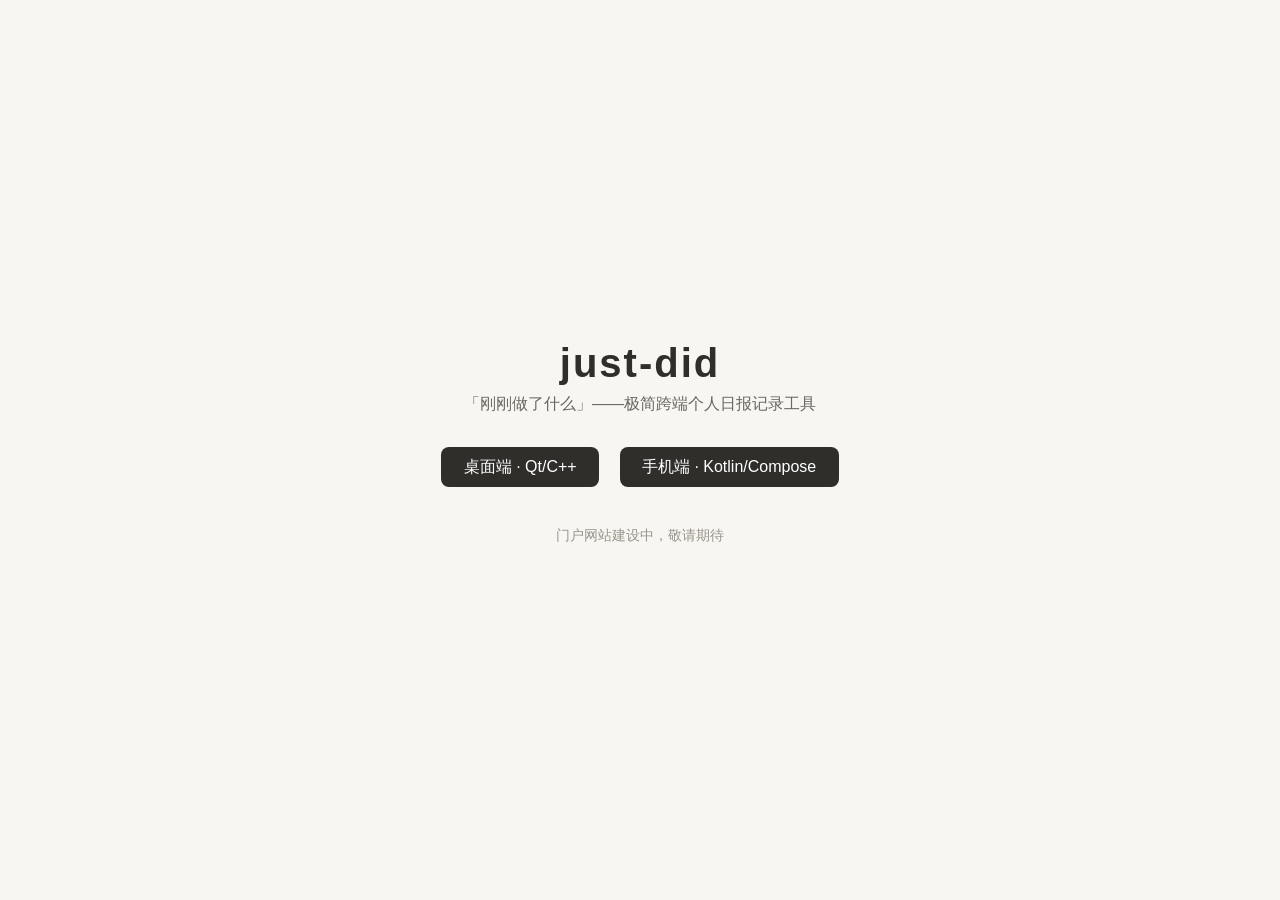
==== index.html @ 39a8a552 "Initial commit: portal placeholder page" ====
<!DOCTYPE html>
<html lang="zh-CN">
<head>
  <meta charset="UTF-8">
  <meta name="viewport" content="width=device-width, initial-scale=1.0">
  <title>just-did · 刚刚做了什么</title>
  <style>
    :root { color-scheme: light dark; }
    body {
      margin: 0;
      min-height: 100vh;
      display: flex;
      align-items: center;
      justify-content: center;
      font-family: "Segoe UI", "PingFang SC", "Microsoft YaHei", sans-serif;
      background: #f7f6f3;
      color: #2f2e2b;
    }
    main { text-align: center; padding: 2rem; }
    h1 { font-size: 2.5rem; margin: 0 0 .5rem; letter-spacing: .05em; }
    p.tagline { color: #6b675f; margin: 0 0 2rem; }
    nav a {
      display: inline-block;
      margin: 0 .5rem;
      padding: .6rem 1.4rem;
      border-radius: 8px;
      background: #2f2e2b;
      color: #fff;
      text-decoration: none;
    }
    nav a:hover { opacity: .85; }
    .note { margin-top: 2.5rem; font-size: .85rem; color: #9a958a; }
    @media (prefers-color-scheme: dark) {
      body { background: #1c1b19; color: #e8e6e1; }
      p.tagline { color: #a8a49b; }
      nav a { background: #e8e6e1; color: #1c1b19; }
    }
  </style>
</head>
<body>
  <main>
    <h1>just-did</h1>
    <p class="tagline">「刚刚做了什么」——极简跨端个人日报记录工具</p>
    <nav>
      <a href="https://github.com/just-did/just-did-desktop">桌面端 · Qt/C++</a>
      <a href="https://github.com/just-did/just-did-app">手机端 · Kotlin/Compose</a>
    </nav>
    <p class="note">门户网站建设中，敬请期待</p>
  </main>
</body>
</html>
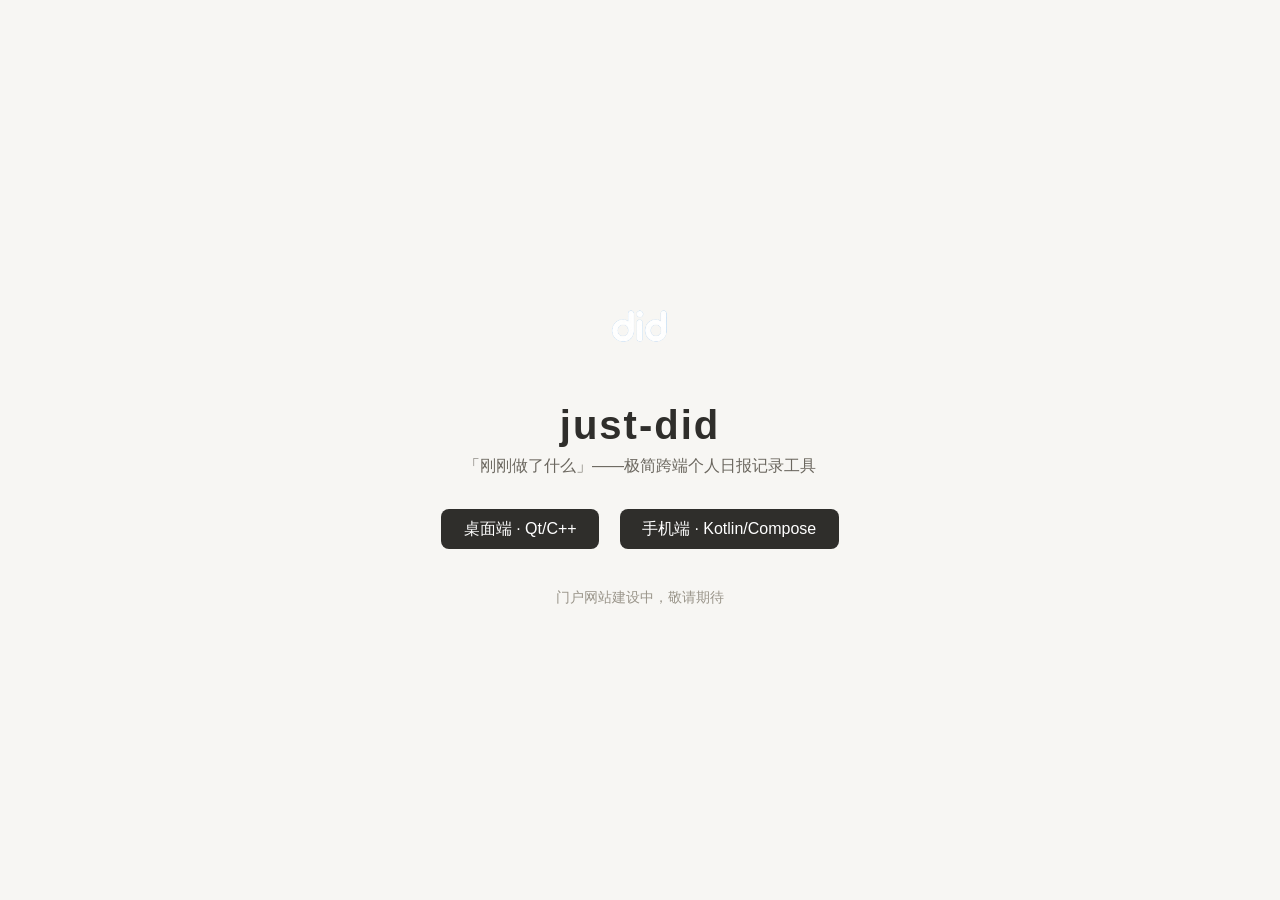
==== commit 0d7e5b4e: "Add project icon as favicon and logo" ====
--- a/index.html
+++ b/index.html
@@ -4,6 +4,7 @@
   <meta charset="UTF-8">
   <meta name="viewport" content="width=device-width, initial-scale=1.0">
   <title>just-did · 刚刚做了什么</title>
+  <link rel="icon" type="image/png" href="assets/did.png">
   <style>
     :root { color-scheme: light dark; }
     body {
@@ -17,6 +18,7 @@
       color: #2f2e2b;
     }
     main { text-align: center; padding: 2rem; }
+    .logo { width: 96px; height: 96px; border-radius: 24px; margin-bottom: 1.5rem; }
     h1 { font-size: 2.5rem; margin: 0 0 .5rem; letter-spacing: .05em; }
     p.tagline { color: #6b675f; margin: 0 0 2rem; }
     nav a {
@@ -39,6 +41,7 @@
 </head>
 <body>
   <main>
+    <img class="logo" src="assets/did.png" alt="just-did logo">
     <h1>just-did</h1>
     <p class="tagline">「刚刚做了什么」——极简跨端个人日报记录工具</p>
     <nav>
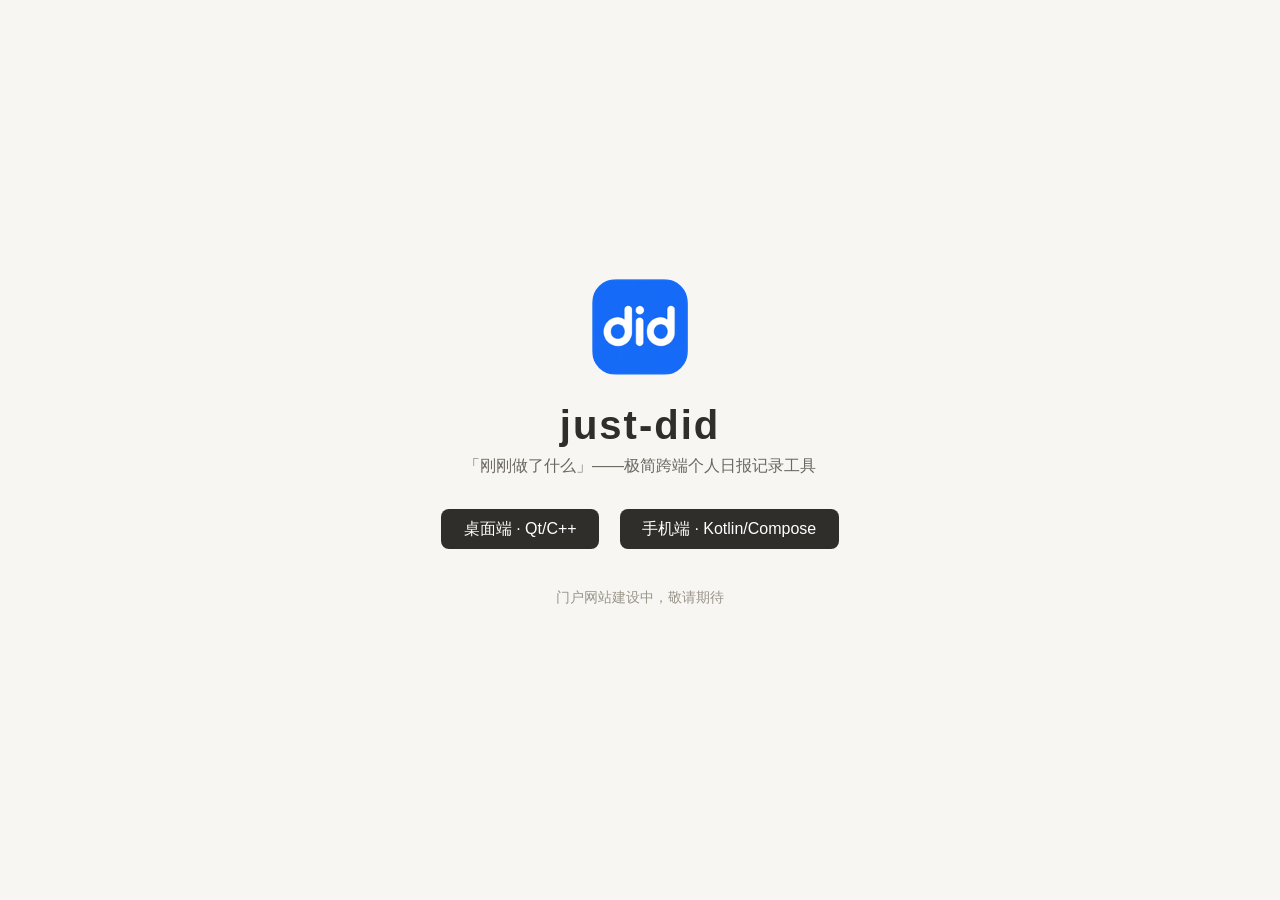
==== commit 11acff18: "Use multi-size icons, remove oversized did.png" ====
--- a/index.html
+++ b/index.html
@@ -4,7 +4,9 @@
   <meta charset="UTF-8">
   <meta name="viewport" content="width=device-width, initial-scale=1.0">
   <title>just-did · 刚刚做了什么</title>
-  <link rel="icon" type="image/png" href="assets/did.png">
+  <link rel="icon" type="image/png" sizes="16x16" href="assets/icons/16x16.png">
+  <link rel="icon" type="image/png" sizes="32x32" href="assets/icons/32x32.png">
+  <link rel="icon" type="image/png" sizes="48x48" href="assets/icons/48x48.png">
   <style>
     :root { color-scheme: light dark; }
     body {
@@ -41,7 +43,7 @@
 </head>
 <body>
   <main>
-    <img class="logo" src="assets/did.png" alt="just-did logo">
+    <img class="logo" src="assets/icons/128x128.png" alt="just-did logo">
     <h1>just-did</h1>
     <p class="tagline">「刚刚做了什么」——极简跨端个人日报记录工具</p>
     <nav>
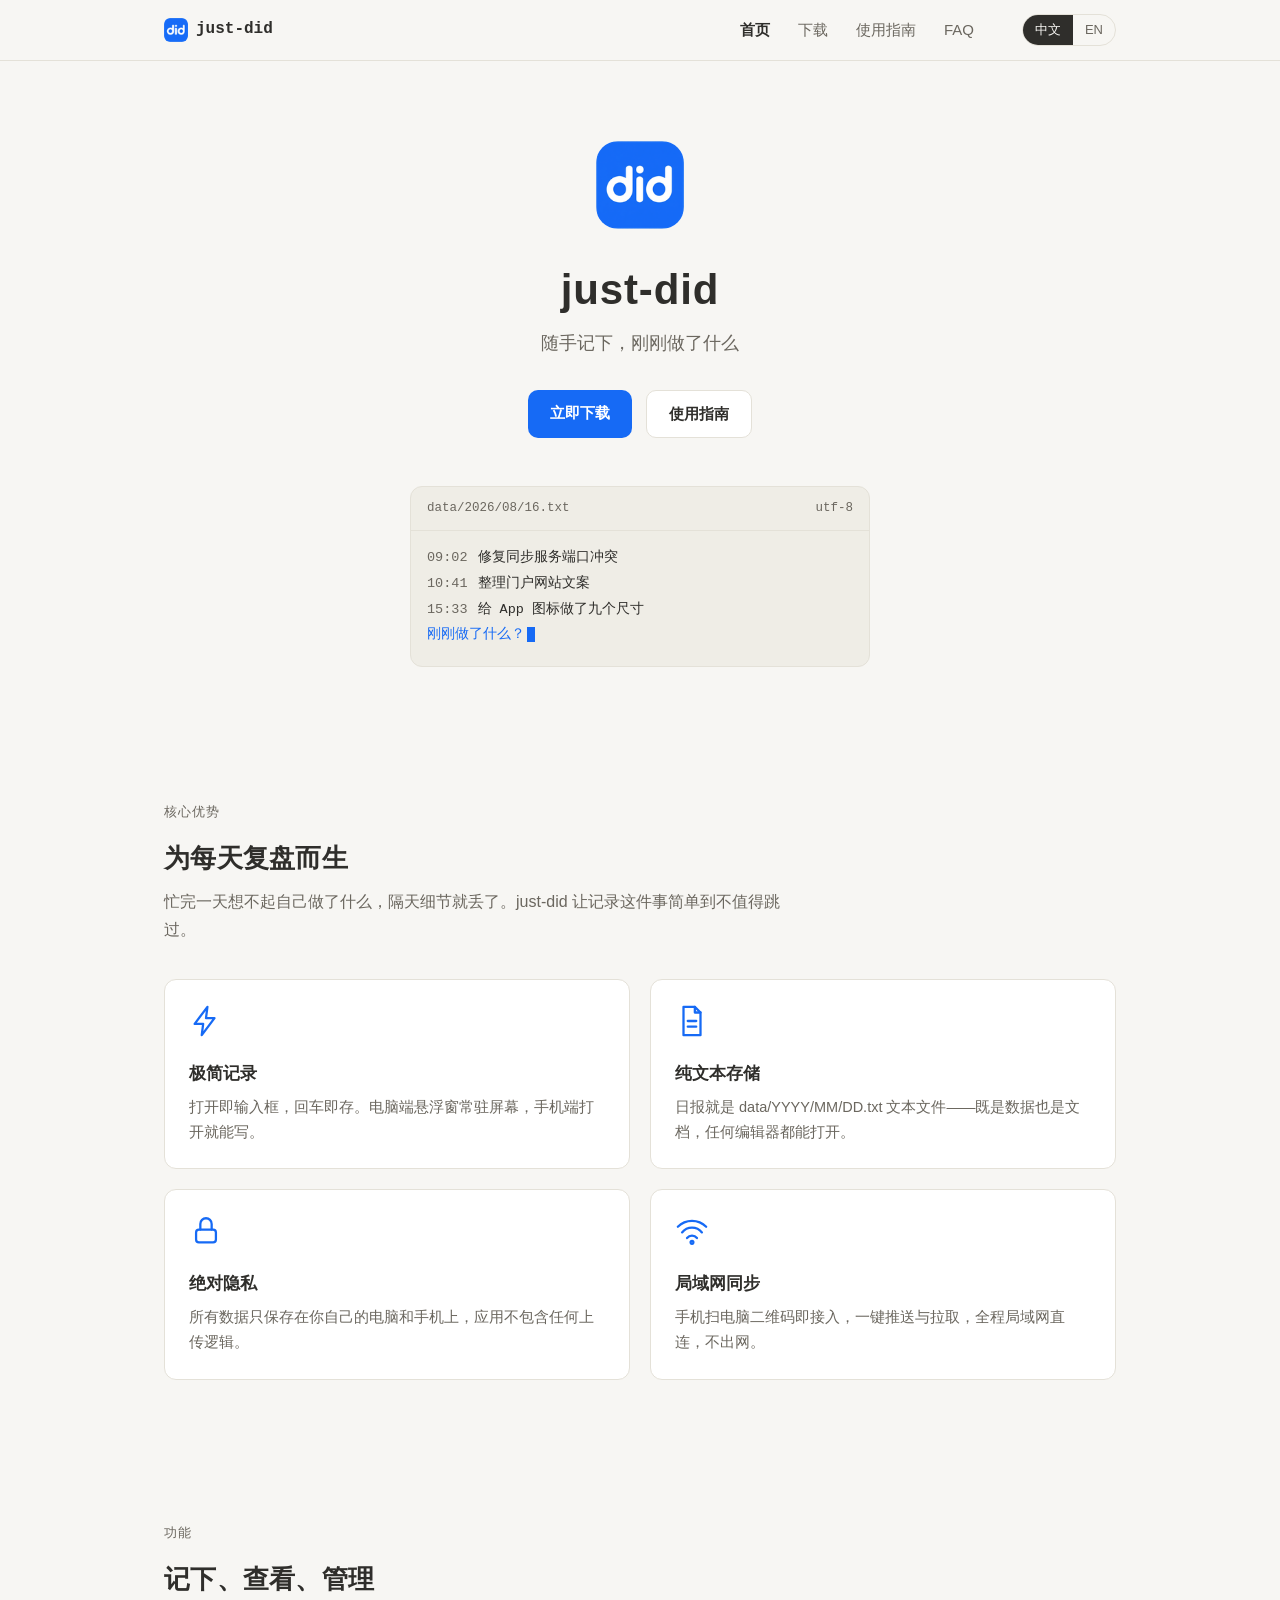
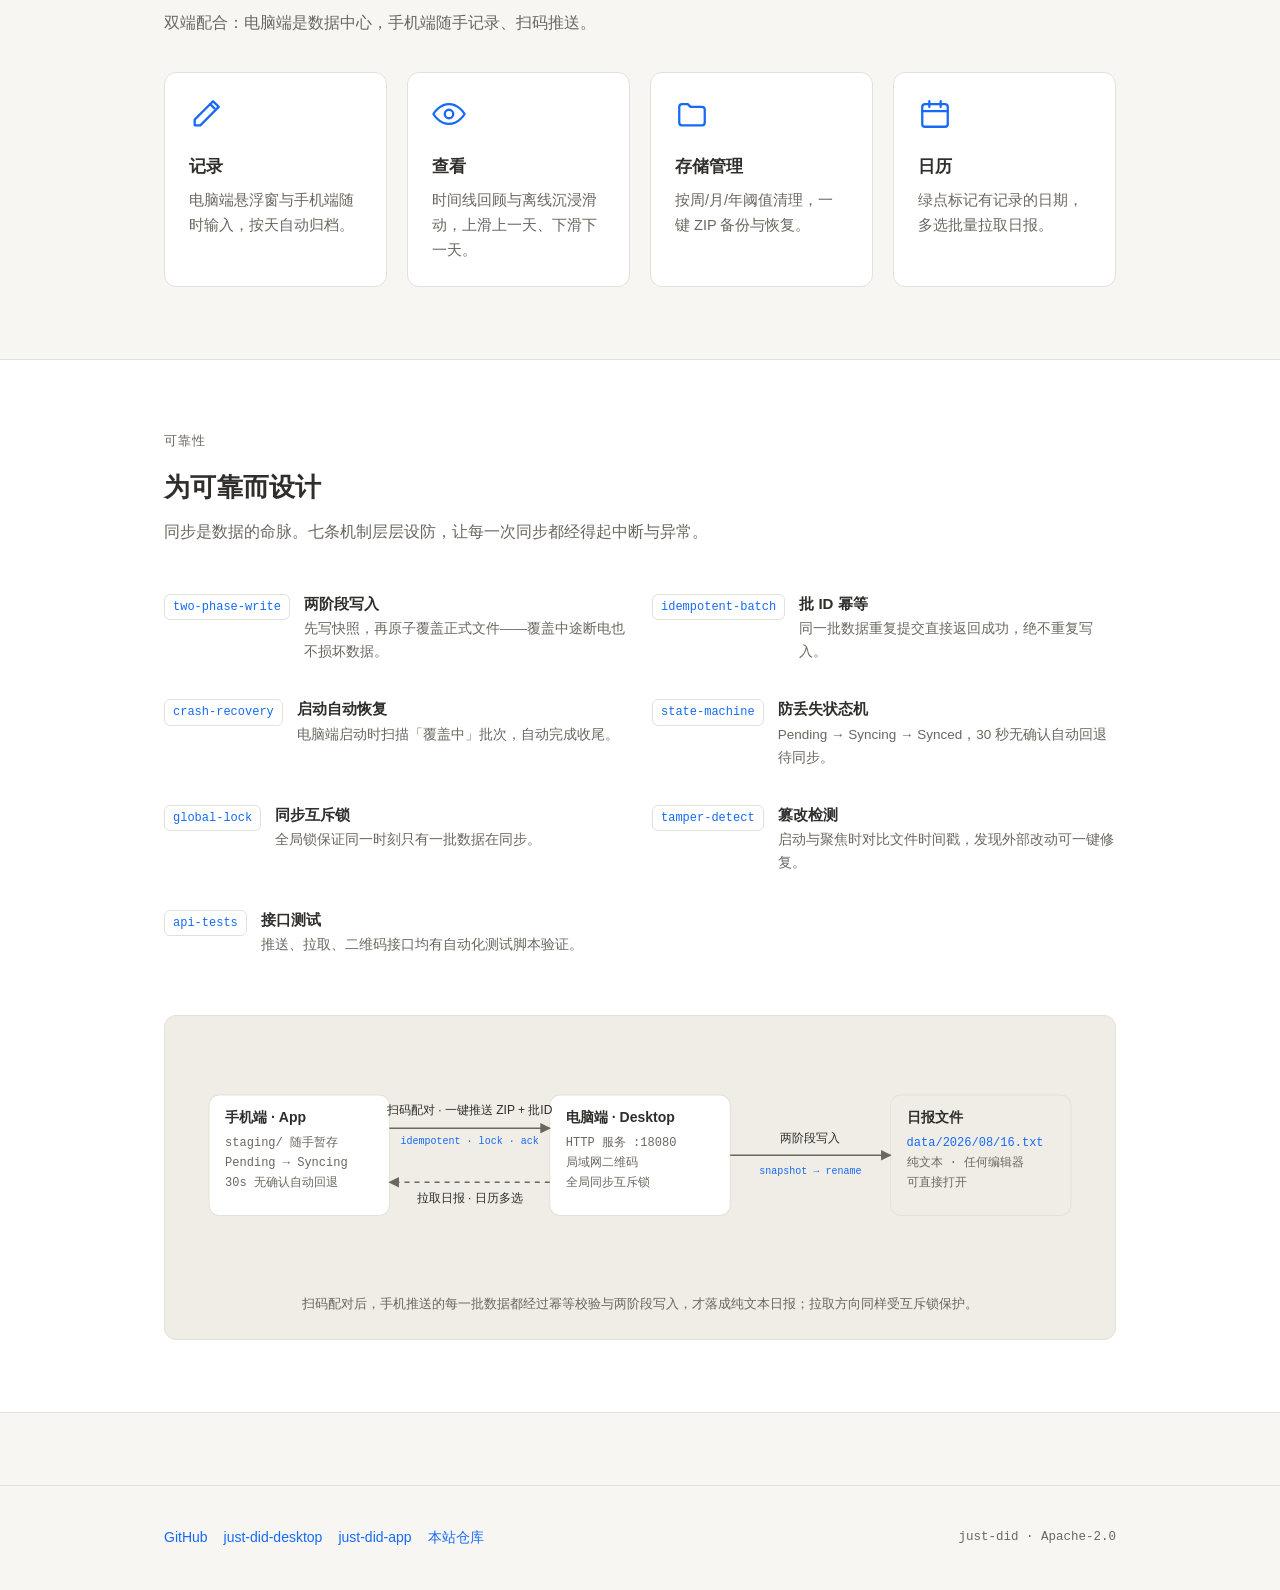
==== commit d9480acc: "Build portal: four bilingual pages with reliability showcase" ====
--- a/index.html
+++ b/index.html
@@ -7,50 +7,203 @@
   <link rel="icon" type="image/png" sizes="16x16" href="assets/icons/16x16.png">
   <link rel="icon" type="image/png" sizes="32x32" href="assets/icons/32x32.png">
   <link rel="icon" type="image/png" sizes="48x48" href="assets/icons/48x48.png">
-  <style>
-    :root { color-scheme: light dark; }
-    body {
-      margin: 0;
-      min-height: 100vh;
-      display: flex;
-      align-items: center;
-      justify-content: center;
-      font-family: "Segoe UI", "PingFang SC", "Microsoft YaHei", sans-serif;
-      background: #f7f6f3;
-      color: #2f2e2b;
-    }
-    main { text-align: center; padding: 2rem; }
-    .logo { width: 96px; height: 96px; border-radius: 24px; margin-bottom: 1.5rem; }
-    h1 { font-size: 2.5rem; margin: 0 0 .5rem; letter-spacing: .05em; }
-    p.tagline { color: #6b675f; margin: 0 0 2rem; }
-    nav a {
-      display: inline-block;
-      margin: 0 .5rem;
-      padding: .6rem 1.4rem;
-      border-radius: 8px;
-      background: #2f2e2b;
-      color: #fff;
-      text-decoration: none;
-    }
-    nav a:hover { opacity: .85; }
-    .note { margin-top: 2.5rem; font-size: .85rem; color: #9a958a; }
-    @media (prefers-color-scheme: dark) {
-      body { background: #1c1b19; color: #e8e6e1; }
-      p.tagline { color: #a8a49b; }
-      nav a { background: #e8e6e1; color: #1c1b19; }
-    }
-  </style>
+  <link rel="stylesheet" href="assets/css/style.css">
+  <script src="assets/js/i18n.js" defer></script>
 </head>
 <body>
-  <main>
-    <img class="logo" src="assets/icons/128x128.png" alt="just-did logo">
-    <h1>just-did</h1>
-    <p class="tagline">「刚刚做了什么」——极简跨端个人日报记录工具</p>
-    <nav>
-      <a href="https://github.com/just-did/just-did-desktop">桌面端 · Qt/C++</a>
-      <a href="https://github.com/just-did/just-did-app">手机端 · Kotlin/Compose</a>
+
+<!-- nav -->
+<header class="nav">
+  <div class="container nav-inner">
+    <a class="nav-logo" href="index.html"><img src="assets/icons/32x32.png" alt="just-did">just-did</a>
+    <nav class="nav-links" id="nav-links">
+      <a href="index.html" aria-current="page" data-zh="首页" data-en="Home"></a>
+      <a href="download.html" data-zh="下载" data-en="Download"></a>
+      <a href="guide.html" data-zh="使用指南" data-en="Guide"></a>
+      <a href="faq.html" data-zh="FAQ" data-en="FAQ"></a>
     </nav>
-    <p class="note">门户网站建设中，敬请期待</p>
-  </main>
+    <div class="lang-switch">
+      <button type="button" data-lang-btn="zh">中文</button>
+      <button type="button" data-lang-btn="en">EN</button>
+    </div>
+    <button type="button" class="nav-toggle" id="nav-toggle" aria-label="menu">☰</button>
+  </div>
+</header>
+<!-- /nav -->
+
+<main>
+  <section class="hero container">
+    <img class="hero-logo" src="assets/icons/128x128.png" alt="just-did logo">
+    <h1 class="hero-title">just-did</h1>
+    <p class="hero-tagline" data-zh="随手记下，刚刚做了什么" data-en="Record in seconds. Your data never leaves your devices."></p>
+    <div class="hero-cta">
+      <a class="btn btn-primary" href="download.html" data-zh="立即下载" data-en="Download"></a>
+      <a class="btn btn-ghost" href="guide.html" data-zh="使用指南" data-en="Quick start"></a>
+    </div>
+    <div class="txt-card">
+      <div class="txt-card-head"><span>data/2026/08/16.txt</span><span>utf-8</span></div>
+      <div class="txt-card-body">
+        <div><span class="time">09:02</span><span data-zh="修复同步服务端口冲突" data-en="Fixed the sync port conflict"></span></div>
+        <div><span class="time">10:41</span><span data-zh="整理门户网站文案" data-en="Drafted the portal site copy"></span></div>
+        <div><span class="time">15:33</span><span data-zh="给 App 图标做了九个尺寸" data-en="Rendered the app icon in nine sizes"></span></div>
+        <div class="prompt"><span data-zh="刚刚做了什么？" data-en="What did you just do?"></span><span class="cursor"></span></div>
+      </div>
+    </div>
+  </section>
+
+  <section class="section">
+    <div class="container">
+      <p class="eyebrow" data-zh="核心优势" data-en="Why just-did"></p>
+      <h2 class="section-title" data-zh="为每天复盘而生" data-en="Built for your daily review"></h2>
+      <p class="section-lead" data-zh="忙完一天想不起自己做了什么，隔天细节就丢了。just-did 让记录这件事简单到不值得跳过。" data-en="After a busy day it is hard to recall what you actually did — and by tomorrow the details are gone. just-did makes recording so easy it is never worth skipping."></p>
+      <div class="grid-2">
+        <div class="card">
+          <svg class="card-icon" viewBox="0 0 24 24" fill="none" stroke="currentColor" stroke-width="1.6" stroke-linecap="round" stroke-linejoin="round" aria-hidden="true"><path d="M13 2 4 14h6l-1 8 9-12h-6l1-8z"/></svg>
+          <div class="card-title" data-zh="极简记录" data-en="Minimal recording"></div>
+          <p class="card-text" data-zh="打开即输入框，回车即存。电脑端悬浮窗常驻屏幕，手机端打开就能写。" data-en="Open and type, hit Enter and it is saved. A floating window on desktop, an input box on your phone."></p>
+        </div>
+        <div class="card">
+          <svg class="card-icon" viewBox="0 0 24 24" fill="none" stroke="currentColor" stroke-width="1.6" stroke-linecap="round" stroke-linejoin="round" aria-hidden="true"><path d="M6 2h8l4 4v16H6z"/><path d="M14 2v4h4"/><path d="M9 12h6M9 16h6"/></svg>
+          <div class="card-title" data-zh="纯文本存储" data-en="Plain-text storage"></div>
+          <p class="card-text" data-zh="日报就是 data/YYYY/MM/DD.txt 文本文件——既是数据也是文档，任何编辑器都能打开。" data-en="Each day is one data/YYYY/MM/DD.txt file — data and document at once, openable anywhere."></p>
+        </div>
+        <div class="card">
+          <svg class="card-icon" viewBox="0 0 24 24" fill="none" stroke="currentColor" stroke-width="1.6" stroke-linecap="round" stroke-linejoin="round" aria-hidden="true"><rect x="5" y="11" width="14" height="9" rx="2"/><path d="M8 11V7a4 4 0 0 1 8 0v4"/></svg>
+          <div class="card-title" data-zh="绝对隐私" data-en="Absolute privacy"></div>
+          <p class="card-text" data-zh="所有数据只保存在你自己的电脑和手机上，应用不包含任何上传逻辑。" data-en="All data stays on your own devices. The apps contain no upload logic whatsoever."></p>
+        </div>
+        <div class="card">
+          <svg class="card-icon" viewBox="0 0 24 24" fill="none" stroke="currentColor" stroke-width="1.6" stroke-linecap="round" stroke-linejoin="round" aria-hidden="true"><path d="M2 9a14 14 0 0 1 20 0"/><path d="M5 13a9 9 0 0 1 14 0"/><path d="M8.5 17a4.5 4.5 0 0 1 7 0"/><circle cx="12" cy="20" r="1"/></svg>
+          <div class="card-title" data-zh="局域网同步" data-en="LAN sync"></div>
+          <p class="card-text" data-zh="手机扫电脑二维码即接入，一键推送与拉取，全程局域网直连，不出网。" data-en="Scan the QR code on your desktop to connect. Push and fetch over your local network — nothing goes out."></p>
+        </div>
+      </div>
+    </div>
+  </section>
+
+  <section class="section">
+    <div class="container">
+      <p class="eyebrow" data-zh="功能" data-en="Features"></p>
+      <h2 class="section-title" data-zh="记下、查看、管理" data-en="Record, review, manage"></h2>
+      <p class="section-lead" data-zh="双端配合：电脑端是数据中心，手机端随手记录、扫码推送。" data-en="Two clients, one workflow: the desktop is your data hub, the phone captures on the go."></p>
+      <div class="grid-4">
+        <div class="card">
+          <svg class="card-icon" viewBox="0 0 24 24" fill="none" stroke="currentColor" stroke-width="1.6" stroke-linecap="round" stroke-linejoin="round" aria-hidden="true"><path d="M17 3l4 4L8 20H4v-4L17 3z"/><path d="M15 5l3 3"/></svg>
+          <div class="card-title" data-zh="记录" data-en="Record"></div>
+          <p class="card-text" data-zh="电脑端悬浮窗与手机端随时输入，按天自动归档。" data-en="Capture from the floating window or your phone, filed by day automatically."></p>
+        </div>
+        <div class="card">
+          <svg class="card-icon" viewBox="0 0 24 24" fill="none" stroke="currentColor" stroke-width="1.6" stroke-linecap="round" stroke-linejoin="round" aria-hidden="true"><path d="M1 12s4-7 11-7 11 7 11 7-4 7-11 7S1 12 1 12z"/><circle cx="12" cy="12" r="3"/></svg>
+          <div class="card-title" data-zh="查看" data-en="Review"></div>
+          <p class="card-text" data-zh="时间线回顾与离线沉浸滑动，上滑上一天、下滑下一天。" data-en="Timeline review with immersive swipe — up for yesterday, down for tomorrow."></p>
+        </div>
+        <div class="card">
+          <svg class="card-icon" viewBox="0 0 24 24" fill="none" stroke="currentColor" stroke-width="1.6" stroke-linecap="round" stroke-linejoin="round" aria-hidden="true"><path d="M3 7a2 2 0 0 1 2-2h4l2 2h8a2 2 0 0 1 2 2v9a2 2 0 0 1-2 2H5a2 2 0 0 1-2-2V7z"/></svg>
+          <div class="card-title" data-zh="存储管理" data-en="Manage storage"></div>
+          <p class="card-text" data-zh="按周/月/年阈值清理，一键 ZIP 备份与恢复。" data-en="Clean by week, month or year thresholds; back up and restore as ZIP."></p>
+        </div>
+        <div class="card">
+          <svg class="card-icon" viewBox="0 0 24 24" fill="none" stroke="currentColor" stroke-width="1.6" stroke-linecap="round" stroke-linejoin="round" aria-hidden="true"><rect x="3" y="5" width="18" height="16" rx="2"/><path d="M3 10h18M8 3v4M16 3v4"/></svg>
+          <div class="card-title" data-zh="日历" data-en="Calendar"></div>
+          <p class="card-text" data-zh="绿点标记有记录的日期，多选批量拉取日报。" data-en="Green dots mark days with entries; multi-select dates to fetch reports."></p>
+        </div>
+      </div>
+    </div>
+  </section>
+
+  <section class="section reliability">
+    <div class="container">
+      <p class="eyebrow" data-zh="可靠性" data-en="Reliability"></p>
+      <h2 class="section-title" data-zh="为可靠而设计" data-en="Designed for reliability"></h2>
+      <p class="section-lead" data-zh="同步是数据的命脉。七条机制层层设防，让每一次同步都经得起中断与异常。" data-en="Sync is where data lives or dies. Seven mechanisms guard every batch against interruption and failure."></p>
+
+      <div class="mech-list">
+        <div class="mech">
+          <span class="mech-tag">two-phase-write</span>
+          <div><div class="mech-name" data-zh="两阶段写入" data-en="Two-phase write"></div><div class="mech-desc" data-zh="先写快照，再原子覆盖正式文件——覆盖中途断电也不损坏数据。" data-en="Snapshot first, then atomic replace — a power cut mid-write cannot corrupt the file."></div></div>
+        </div>
+        <div class="mech">
+          <span class="mech-tag">idempotent-batch</span>
+          <div><div class="mech-name" data-zh="批 ID 幂等" data-en="Idempotent batch ID"></div><div class="mech-desc" data-zh="同一批数据重复提交直接返回成功，绝不重复写入。" data-en="Resubmitting the same batch returns success without writing twice."></div></div>
+        </div>
+        <div class="mech">
+          <span class="mech-tag">crash-recovery</span>
+          <div><div class="mech-name" data-zh="启动自动恢复" data-en="Crash recovery"></div><div class="mech-desc" data-zh="电脑端启动时扫描「覆盖中」批次，自动完成收尾。" data-en="On startup the desktop scans mid-write batches and finishes them."></div></div>
+        </div>
+        <div class="mech">
+          <span class="mech-tag">state-machine</span>
+          <div><div class="mech-name" data-zh="防丢失状态机" data-en="Loss-proof state machine"></div><div class="mech-desc" data-zh="Pending → Syncing → Synced，30 秒无确认自动回退待同步。" data-en="Pending → Syncing → Synced; no ack in 30 s and the batch rolls back to pending."></div></div>
+        </div>
+        <div class="mech">
+          <span class="mech-tag">global-lock</span>
+          <div><div class="mech-name" data-zh="同步互斥锁" data-en="Global sync lock"></div><div class="mech-desc" data-zh="全局锁保证同一时刻只有一批数据在同步。" data-en="A global lock keeps exactly one batch in flight at any moment."></div></div>
+        </div>
+        <div class="mech">
+          <span class="mech-tag">tamper-detect</span>
+          <div><div class="mech-name" data-zh="篡改检测" data-en="Tamper detection"></div><div class="mech-desc" data-zh="启动与聚焦时对比文件时间戳，发现外部改动可一键修复。" data-en="File timestamps are checked on startup and focus; external edits can be repaired in one click."></div></div>
+        </div>
+        <div class="mech">
+          <span class="mech-tag">api-tests</span>
+          <div><div class="mech-name" data-zh="接口测试" data-en="API tests"></div><div class="mech-desc" data-zh="推送、拉取、二维码接口均有自动化测试脚本验证。" data-en="Submit, fetch and QR endpoints are covered by automated test scripts."></div></div>
+        </div>
+      </div>
+
+      <div class="flow-wrap">
+        <svg viewBox="0 0 900 240" role="img" aria-label="just-did sync data flow">
+          <defs>
+            <marker id="arrow" viewBox="0 0 10 10" refX="9" refY="5" markerWidth="7" markerHeight="7" orient="auto-start-reverse">
+              <path d="M0 0L10 5L0 10z" fill="var(--muted)"/>
+            </marker>
+          </defs>
+
+          <rect x="20" y="55" width="180" height="120" rx="10" fill="var(--surface)" stroke="var(--line)"/>
+          <text x="36" y="82" font-family="var(--font-body)" font-size="14" font-weight="600" fill="var(--fg)">手机端 · App</text>
+          <text x="36" y="106" font-family="var(--font-mono)" font-size="12" fill="var(--muted)">staging/ 随手暂存</text>
+          <text x="36" y="126" font-family="var(--font-mono)" font-size="12" fill="var(--muted)">Pending → Syncing</text>
+          <text x="36" y="146" font-family="var(--font-mono)" font-size="12" fill="var(--muted)">30s 无确认自动回退</text>
+
+          <rect x="360" y="55" width="180" height="120" rx="10" fill="var(--surface)" stroke="var(--line)"/>
+          <text x="376" y="82" font-family="var(--font-body)" font-size="14" font-weight="600" fill="var(--fg)">电脑端 · Desktop</text>
+          <text x="376" y="106" font-family="var(--font-mono)" font-size="12" fill="var(--muted)">HTTP 服务 :18080</text>
+          <text x="376" y="126" font-family="var(--font-mono)" font-size="12" fill="var(--muted)">局域网二维码</text>
+          <text x="376" y="146" font-family="var(--font-mono)" font-size="12" fill="var(--muted)">全局同步互斥锁</text>
+
+          <rect x="700" y="55" width="180" height="120" rx="10" fill="var(--code-bg)" stroke="var(--line)"/>
+          <text x="716" y="82" font-family="var(--font-body)" font-size="14" font-weight="600" fill="var(--fg)">日报文件</text>
+          <text x="716" y="106" font-family="var(--font-mono)" font-size="12" fill="var(--brand)">data/2026/08/16.txt</text>
+          <text x="716" y="126" font-family="var(--font-mono)" font-size="12" fill="var(--muted)">纯文本 · 任何编辑器</text>
+          <text x="716" y="146" font-family="var(--font-mono)" font-size="12" fill="var(--muted)">可直接打开</text>
+
+          <line x1="200" y1="88" x2="360" y2="88" stroke="var(--muted)" stroke-width="1.5" marker-end="url(#arrow)"/>
+          <text x="280" y="74" text-anchor="middle" font-family="var(--font-body)" font-size="12" fill="var(--fg)">扫码配对 · 一键推送 ZIP + 批ID</text>
+          <text x="280" y="104" text-anchor="middle" font-family="var(--font-mono)" font-size="10" fill="var(--brand)">idempotent · lock · ack</text>
+
+          <line x1="360" y1="142" x2="200" y2="142" stroke="var(--muted)" stroke-width="1.5" stroke-dasharray="5 5" marker-end="url(#arrow)"/>
+          <text x="280" y="162" text-anchor="middle" font-family="var(--font-body)" font-size="12" fill="var(--fg)">拉取日报 · 日历多选</text>
+
+          <line x1="540" y1="115" x2="700" y2="115" stroke="var(--muted)" stroke-width="1.5" marker-end="url(#arrow)"/>
+          <text x="620" y="102" text-anchor="middle" font-family="var(--font-body)" font-size="12" fill="var(--fg)">两阶段写入</text>
+          <text x="620" y="134" text-anchor="middle" font-family="var(--font-mono)" font-size="10" fill="var(--brand)">snapshot → rename</text>
+        </svg>
+        <p class="flow-caption" data-zh="扫码配对后，手机推送的每一批数据都经过幂等校验与两阶段写入，才落成纯文本日报；拉取方向同样受互斥锁保护。" data-en="After scan-to-connect, every batch pushed from the phone passes idempotency checks and a two-phase write before it lands as a plain-text daily log; fetches are protected by the same global lock."></p>
+      </div>
+    </div>
+  </section>
+</main>
+
+<!-- footer -->
+<footer class="footer">
+  <div class="container footer-inner">
+    <div class="footer-links">
+      <a href="https://github.com/just-did">GitHub</a>
+      <a href="https://github.com/just-did/just-did-desktop">just-did-desktop</a>
+      <a href="https://github.com/just-did/just-did-app">just-did-app</a>
+      <a href="https://github.com/just-did/just-did.github.io" data-zh="本站仓库" data-en="This site"></a>
+    </div>
+    <div class="footer-copy">just-did · Apache-2.0</div>
+  </div>
+</footer>
+<!-- /footer -->
+
 </body>
 </html>
--- a/assets/css/style.css
+++ b/assets/css/style.css
@@ -0,0 +1,378 @@
+/* ============================================================
+   just-did portal — design tokens & base
+   Subject: plain-text daily log. 纸面质感 + 文件世界的等宽方言.
+   ============================================================ */
+
+:root {
+  /* light */
+  --bg: #F7F6F3;
+  --surface: #FFFFFF;
+  --code-bg: #EFEDE6;
+  --fg: #2F2E2B;
+  --muted: #6B675F;
+  --line: #E4E1D8;
+  --brand: #166AF5;
+  --on-brand: #FFFFFF;
+  --focus: #166AF5;
+
+  --font-body: "Segoe UI", "PingFang SC", "Microsoft YaHei", sans-serif;
+  --font-mono: Consolas, "SF Mono", "JetBrains Mono", Menlo, monospace;
+
+  --radius: 12px;
+  --container: 1000px;
+}
+
+@media (prefers-color-scheme: dark) {
+  :root {
+    --bg: #1C1B19;
+    --surface: #26241F;
+    --code-bg: #211F1C;
+    --fg: #E8E6E1;
+    --muted: #A8A49B;
+    --line: #38352E;
+    --brand: #5B93FF;
+    --on-brand: #14233F;
+    --focus: #5B93FF;
+  }
+}
+
+* { box-sizing: border-box; }
+
+html { scroll-behavior: smooth; }
+
+body {
+  margin: 0;
+  background: var(--bg);
+  color: var(--fg);
+  font-family: var(--font-body);
+  font-size: 16px;
+  line-height: 1.7;
+  -webkit-font-smoothing: antialiased;
+}
+
+h1, h2, h3, p { margin: 0; }
+
+a { color: var(--brand); text-decoration: none; }
+a:hover { text-decoration: underline; text-underline-offset: 3px; }
+
+:focus-visible {
+  outline: 2px solid var(--focus);
+  outline-offset: 2px;
+  border-radius: 4px;
+}
+
+.container { max-width: var(--container); margin: 0 auto; padding: 0 24px; }
+
+.mono { font-family: var(--font-mono); }
+
+/* ---------- nav ---------- */
+
+.nav {
+  position: sticky;
+  top: 0;
+  z-index: 10;
+  background: var(--bg);
+  border-bottom: 1px solid var(--line);
+}
+
+.nav-inner {
+  display: flex;
+  align-items: center;
+  gap: 28px;
+  height: 60px;
+}
+
+.nav-logo {
+  display: flex;
+  align-items: center;
+  gap: 8px;
+  font-family: var(--font-mono);
+  font-weight: 700;
+  font-size: 16px;
+  color: var(--fg);
+}
+.nav-logo:hover { text-decoration: none; }
+.nav-logo img { width: 24px; height: 24px; border-radius: 6px; }
+
+.nav-links { display: flex; gap: 4px; margin-left: auto; }
+
+.nav-links a {
+  display: inline-block;
+  padding: 6px 12px;
+  border-radius: 8px;
+  color: var(--muted);
+  font-size: 15px;
+}
+.nav-links a:hover { color: var(--fg); text-decoration: none; background: var(--surface); }
+.nav-links a[aria-current="page"] { color: var(--fg); font-weight: 600; }
+
+.lang-switch {
+  display: inline-flex;
+  border: 1px solid var(--line);
+  border-radius: 999px;
+  overflow: hidden;
+  margin-left: 8px;
+}
+.lang-switch button {
+  border: 0;
+  background: transparent;
+  color: var(--muted);
+  font: inherit;
+  font-size: 13px;
+  padding: 4px 12px;
+  cursor: pointer;
+}
+.lang-switch button.active { background: var(--fg); color: var(--bg); }
+
+.nav-toggle {
+  display: none;
+  border: 1px solid var(--line);
+  border-radius: 8px;
+  background: transparent;
+  color: var(--fg);
+  font-size: 18px;
+  line-height: 1;
+  padding: 6px 10px;
+  cursor: pointer;
+  margin-left: auto;
+}
+
+@media (max-width: 768px) {
+  .nav-links {
+    display: none;
+    position: absolute;
+    top: 60px;
+    left: 0;
+    right: 0;
+    flex-direction: column;
+    gap: 2px;
+    background: var(--bg);
+    border-bottom: 1px solid var(--line);
+    padding: 8px 24px 16px;
+    margin: 0;
+  }
+  .nav-links.open { display: flex; }
+  .nav-toggle { display: inline-block; }
+  .lang-switch { margin-left: auto; }
+}
+
+/* ---------- buttons ---------- */
+
+.btn {
+  display: inline-block;
+  padding: 10px 22px;
+  border-radius: 10px;
+  font-size: 15px;
+  font-weight: 600;
+  transition: transform 120ms ease;
+}
+.btn:hover { text-decoration: none; transform: translateY(-1px); }
+
+.btn-primary { background: var(--brand); color: var(--on-brand); }
+.btn-primary:hover { background: var(--brand); filter: brightness(1.06); }
+
+.btn-ghost { border: 1px solid var(--line); color: var(--fg); background: var(--surface); }
+
+/* ---------- sections ---------- */
+
+.section { padding: 72px 0; }
+.section-tight { padding: 40px 0; }
+
+.eyebrow {
+  font-family: var(--font-mono);
+  font-size: 12.5px;
+  letter-spacing: 0.08em;
+  text-transform: uppercase;
+  color: var(--muted);
+  margin-bottom: 12px;
+}
+
+.section-title { font-size: 26px; font-weight: 700; letter-spacing: 0.01em; margin-bottom: 8px; }
+.section-lead { color: var(--muted); max-width: 620px; margin-bottom: 36px; }
+
+/* ---------- hero ---------- */
+
+.hero { padding: 80px 0 64px; text-align: center; }
+
+.hero-logo { width: 88px; height: 88px; border-radius: 22px; margin-bottom: 28px; }
+
+.hero-title { font-size: 42px; font-weight: 700; letter-spacing: 0.02em; line-height: 1.2; }
+.hero-tagline { color: var(--muted); font-size: 18px; margin-top: 12px; }
+.hero-cta { margin-top: 32px; display: flex; gap: 14px; justify-content: center; flex-wrap: wrap; }
+
+/* txt 日报签名卡片 */
+.txt-card {
+  max-width: 460px;
+  margin: 48px auto 0;
+  background: var(--code-bg);
+  border: 1px solid var(--line);
+  border-radius: var(--radius);
+  text-align: left;
+  font-family: var(--font-mono);
+  font-size: 13.5px;
+  line-height: 1.9;
+  overflow: hidden;
+}
+.txt-card-head {
+  display: flex;
+  justify-content: space-between;
+  align-items: center;
+  padding: 10px 16px;
+  border-bottom: 1px solid var(--line);
+  color: var(--muted);
+  font-size: 12.5px;
+}
+.txt-card-body { padding: 14px 16px 18px; }
+.txt-card-body .time { color: var(--muted); padding-right: 10px; }
+.txt-card-body .prompt { color: var(--brand); }
+.txt-card-body .cursor {
+  display: inline-block;
+  width: 8px;
+  height: 15px;
+  background: var(--brand);
+  vertical-align: text-bottom;
+  margin-left: 2px;
+}
+
+/* ---------- cards / grids ---------- */
+
+.grid-2 { display: grid; grid-template-columns: 1fr 1fr; gap: 20px; }
+.grid-4 { display: grid; grid-template-columns: repeat(4, 1fr); gap: 20px; }
+
+.card {
+  background: var(--surface);
+  border: 1px solid var(--line);
+  border-radius: var(--radius);
+  padding: 24px;
+  transition: transform 120ms ease;
+}
+.card:hover { transform: translateY(-2px); }
+
+.card-icon {
+  width: 34px;
+  height: 34px;
+  color: var(--brand);
+  margin-bottom: 14px;
+}
+.card-title { font-size: 17px; font-weight: 600; margin-bottom: 6px; }
+.card-text { color: var(--muted); font-size: 14.5px; }
+
+@media (max-width: 900px) { .grid-4 { grid-template-columns: 1fr 1fr; } }
+@media (max-width: 560px) { .grid-4 { grid-template-columns: 1fr; } }
+@media (max-width: 768px) { .grid-2 { grid-template-columns: 1fr; } }
+
+/* ---------- reliability ---------- */
+
+.reliability { background: var(--surface); border-top: 1px solid var(--line); border-bottom: 1px solid var(--line); }
+
+.mech-list {
+  display: grid;
+  grid-template-columns: 1fr 1fr;
+  gap: 12px 24px;
+  margin-bottom: 48px;
+}
+.mech { display: flex; gap: 14px; align-items: flex-start; padding: 10px 0; }
+.mech-tag {
+  font-family: var(--font-mono);
+  font-size: 12px;
+  color: var(--brand);
+  border: 1px solid var(--line);
+  border-radius: 6px;
+  padding: 2px 8px;
+  white-space: nowrap;
+  margin-top: 3px;
+}
+.mech-name { font-weight: 600; font-size: 15px; }
+.mech-desc { color: var(--muted); font-size: 13.5px; margin-top: 2px; }
+
+@media (max-width: 768px) { .mech-list { grid-template-columns: 1fr; } }
+
+.flow-wrap {
+  background: var(--code-bg);
+  border: 1px solid var(--line);
+  border-radius: var(--radius);
+  padding: 24px;
+}
+.flow-wrap svg { display: block; width: 100%; height: auto; }
+.flow-caption { text-align: center; color: var(--muted); font-size: 13px; margin-top: 12px; }
+
+/* ---------- download ---------- */
+
+.dl-grid { display: grid; grid-template-columns: 1fr 1fr; gap: 24px; margin-top: 36px; }
+.dl-card { padding: 32px; }
+.dl-card-head { display: flex; align-items: center; gap: 14px; margin-bottom: 18px; }
+.dl-card-head img { width: 52px; height: 52px; border-radius: 14px; }
+.dl-title { font-size: 20px; font-weight: 700; }
+.dl-sub { color: var(--muted); font-size: 14px; }
+
+.dl-meta { border-top: 1px solid var(--line); margin: 20px 0; }
+.dl-meta div {
+  display: flex;
+  justify-content: space-between;
+  padding: 8px 0;
+  border-bottom: 1px solid var(--line);
+  font-size: 14px;
+}
+.dl-meta dt, .dl-meta dd { margin: 0; }
+.dl-meta dt { color: var(--muted); }
+.dl-meta .mono { font-size: 12.5px; word-break: break-all; }
+
+.dl-steps { margin: 0 0 24px; padding-left: 0; list-style: none; }
+.dl-steps li { display: flex; gap: 10px; margin-bottom: 8px; font-size: 14.5px; color: var(--muted); }
+.dl-steps b { color: var(--fg); font-family: var(--font-mono); font-weight: 600; min-width: 18px; }
+
+@media (max-width: 768px) { .dl-grid { grid-template-columns: 1fr; } }
+
+/* ---------- guide ---------- */
+
+.step { display: flex; gap: 20px; margin-bottom: 32px; }
+.step-num {
+  font-family: var(--font-mono);
+  font-weight: 700;
+  color: var(--brand);
+  border: 1px solid var(--line);
+  border-radius: 999px;
+  width: 34px;
+  height: 34px;
+  display: flex;
+  align-items: center;
+  justify-content: center;
+  flex-shrink: 0;
+  margin-top: 2px;
+}
+.step-title { font-size: 17px; font-weight: 600; margin-bottom: 4px; }
+.step-text { color: var(--muted); font-size: 15px; }
+
+.guide-sub { margin: 44px 0 20px; font-size: 19px; font-weight: 700; }
+.note-box {
+  background: var(--code-bg);
+  border: 1px solid var(--line);
+  border-radius: 10px;
+  padding: 14px 18px;
+  font-size: 14px;
+  color: var(--muted);
+  margin-top: 16px;
+}
+.note-box .mono { color: var(--brand); }
+
+/* ---------- faq ---------- */
+
+.faq-item { border-bottom: 1px solid var(--line); padding: 22px 0; }
+.faq-q { font-size: 17px; font-weight: 600; margin-bottom: 8px; }
+.faq-a { color: var(--muted); font-size: 15px; max-width: 720px; }
+.faq-a .mono { font-size: 13px; }
+
+/* ---------- footer ---------- */
+
+.footer { border-top: 1px solid var(--line); padding: 40px 0; margin-top: 72px; }
+.footer-inner { display: flex; flex-wrap: wrap; gap: 12px 28px; align-items: center; color: var(--muted); font-size: 14px; }
+.footer-links { display: flex; gap: 16px; }
+.footer-copy { margin-left: auto; font-family: var(--font-mono); font-size: 12.5px; }
+
+@media (max-width: 768px) { .footer-copy { margin-left: 0; } }
+
+/* ---------- page head ---------- */
+
+.page-head { padding: 56px 0 8px; }
+.page-title { font-size: 34px; font-weight: 700; letter-spacing: 0.01em; }
+.page-lead { color: var(--muted); font-size: 16px; margin-top: 8px; }
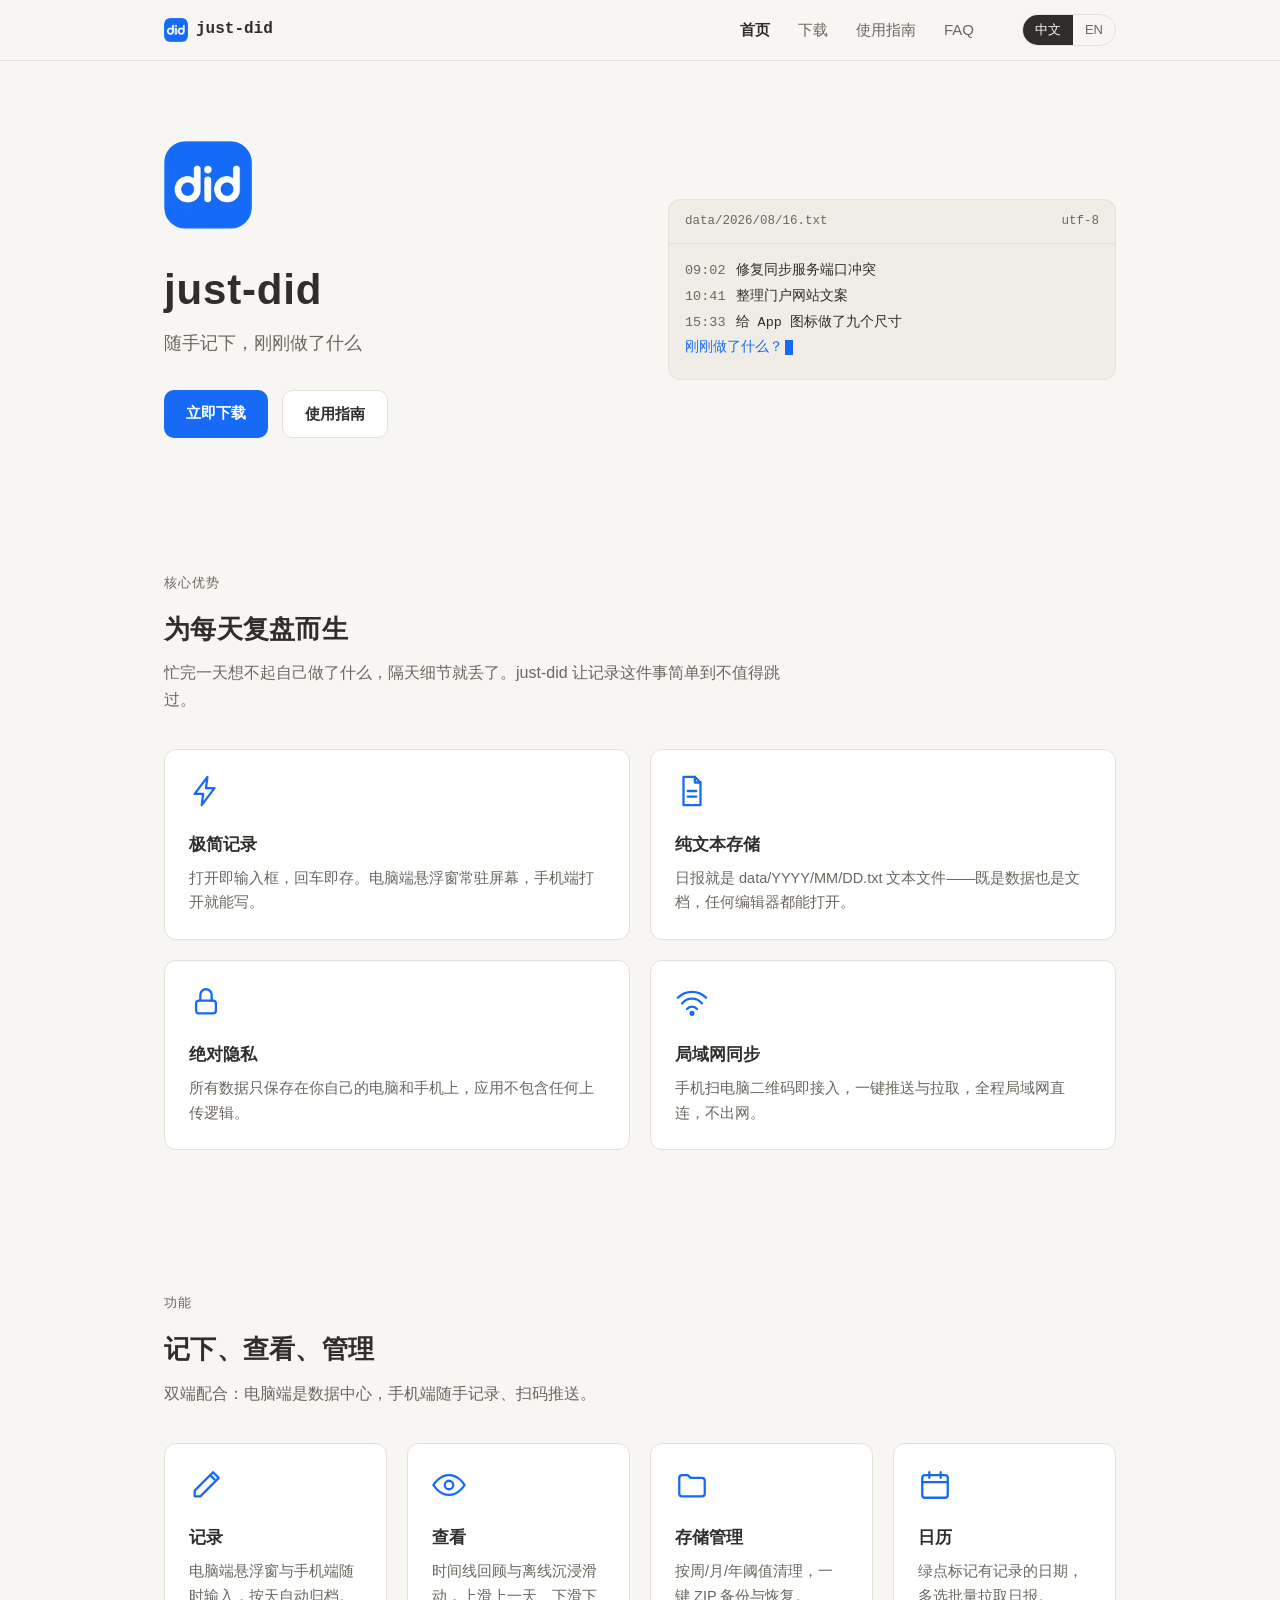
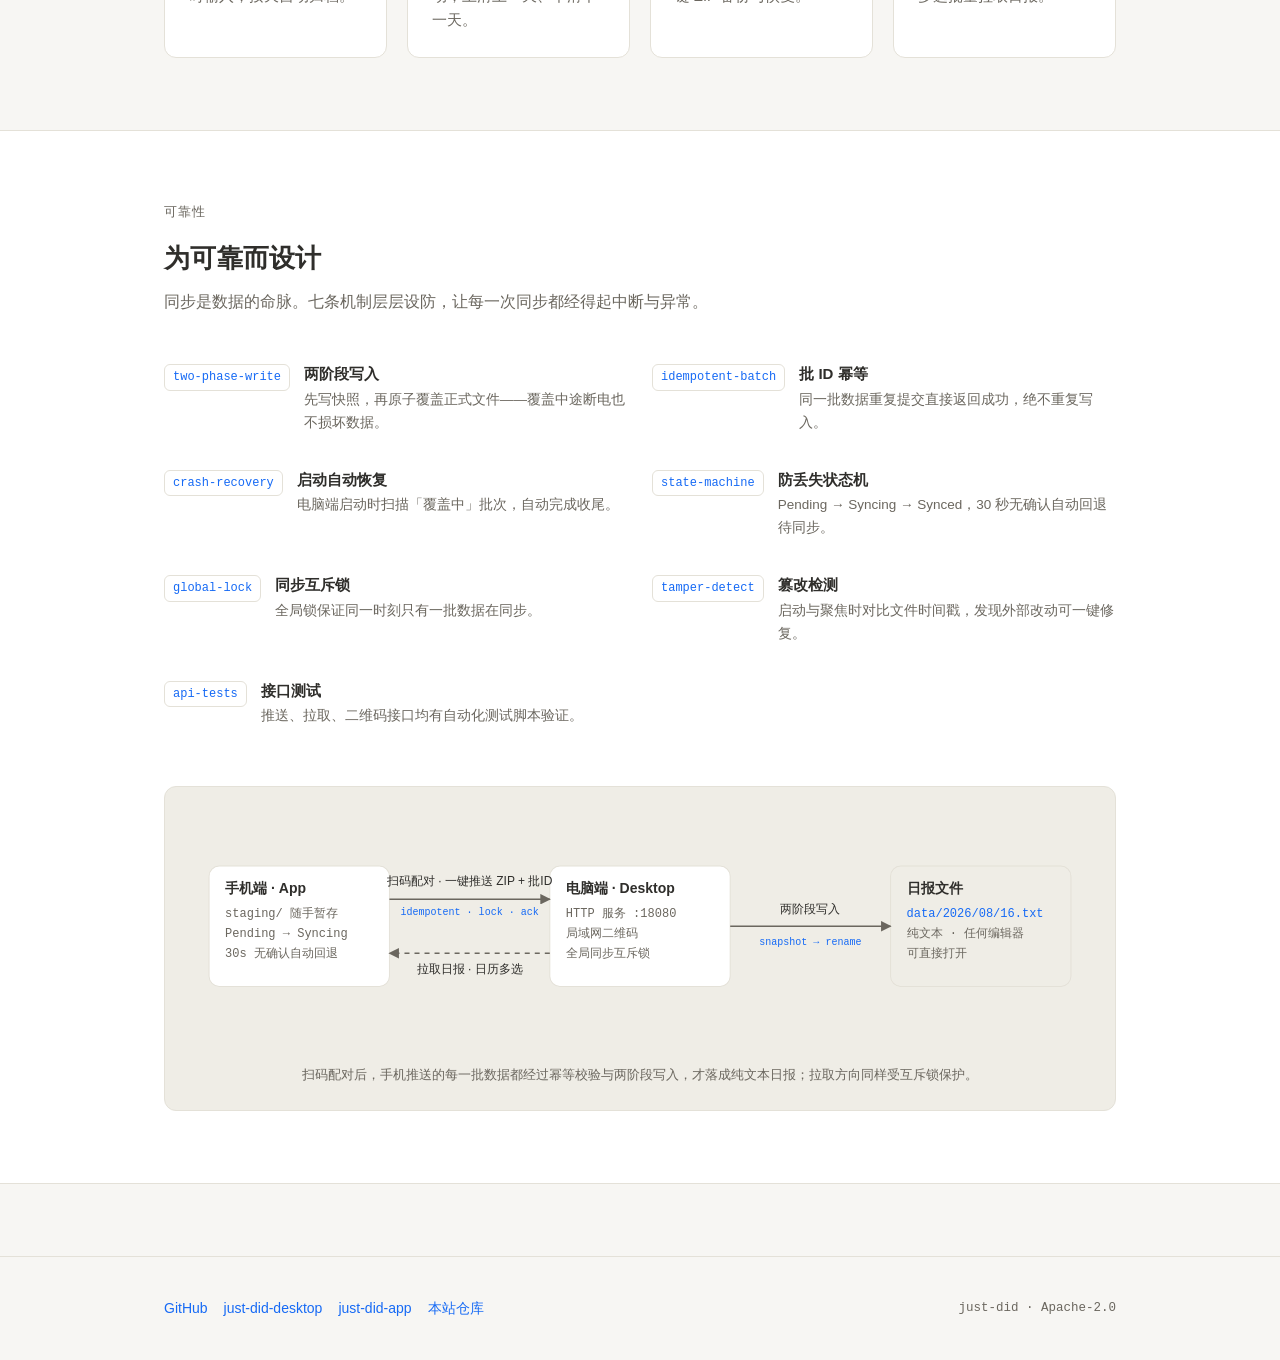
==== commit 53fbbba1: "Split hero into two columns to fix pyramid layout" ====
--- a/index.html
+++ b/index.html
@@ -32,13 +32,16 @@
 <!-- /nav -->
 
 <main>
-  <section class="hero container">
-    <img class="hero-logo" src="assets/icons/128x128.png" alt="just-did logo">
-    <h1 class="hero-title">just-did</h1>
-    <p class="hero-tagline" data-zh="随手记下，刚刚做了什么" data-en="Record in seconds. Your data never leaves your devices."></p>
-    <div class="hero-cta">
-      <a class="btn btn-primary" href="download.html" data-zh="立即下载" data-en="Download"></a>
-      <a class="btn btn-ghost" href="guide.html" data-zh="使用指南" data-en="Quick start"></a>
+  <section class="hero">
+    <div class="container hero-inner">
+    <div class="hero-copy">
+      <img class="hero-logo" src="assets/icons/128x128.png" alt="just-did logo">
+      <h1 class="hero-title">just-did</h1>
+      <p class="hero-tagline" data-zh="随手记下，刚刚做了什么" data-en="Record in seconds. Your data never leaves your devices."></p>
+      <div class="hero-cta">
+        <a class="btn btn-primary" href="download.html" data-zh="立即下载" data-en="Download"></a>
+        <a class="btn btn-ghost" href="guide.html" data-zh="使用指南" data-en="Quick start"></a>
+      </div>
     </div>
     <div class="txt-card">
       <div class="txt-card-head"><span>data/2026/08/16.txt</span><span>utf-8</span></div>
@@ -48,6 +51,7 @@
         <div><span class="time">15:33</span><span data-zh="给 App 图标做了九个尺寸" data-en="Rendered the app icon in nine sizes"></span></div>
         <div class="prompt"><span data-zh="刚刚做了什么？" data-en="What did you just do?"></span><span class="cursor"></span></div>
       </div>
+    </div>
     </div>
   </section>
 
--- a/assets/css/style.css
+++ b/assets/css/style.css
@@ -192,18 +192,23 @@
 
 /* ---------- hero ---------- */
 
-.hero { padding: 80px 0 64px; text-align: center; }
+.hero { padding: 80px 0 64px; }
+
+.hero-inner {
+  display: grid;
+  grid-template-columns: 1fr 1fr;
+  gap: 56px;
+  align-items: center;
+}
 
 .hero-logo { width: 88px; height: 88px; border-radius: 22px; margin-bottom: 28px; }
 
 .hero-title { font-size: 42px; font-weight: 700; letter-spacing: 0.02em; line-height: 1.2; }
-.hero-tagline { color: var(--muted); font-size: 18px; margin-top: 12px; }
-.hero-cta { margin-top: 32px; display: flex; gap: 14px; justify-content: center; flex-wrap: wrap; }
+.hero-tagline { color: var(--muted); font-size: 18px; margin-top: 12px; max-width: 420px; }
+.hero-cta { margin-top: 32px; display: flex; gap: 14px; flex-wrap: wrap; }
 
 /* txt 日报签名卡片 */
 .txt-card {
-  max-width: 460px;
-  margin: 48px auto 0;
   background: var(--code-bg);
   border: 1px solid var(--line);
   border-radius: var(--radius);
@@ -261,6 +266,13 @@
 @media (max-width: 560px) { .grid-4 { grid-template-columns: 1fr; } }
 @media (max-width: 768px) { .grid-2 { grid-template-columns: 1fr; } }
 
+@media (max-width: 768px) {
+  .hero-inner { grid-template-columns: 1fr; gap: 40px; }
+  .hero-copy { text-align: center; }
+  .hero-tagline { margin-left: auto; margin-right: auto; }
+  .hero-cta { justify-content: center; }
+}
+
 /* ---------- reliability ---------- */
 
 .reliability { background: var(--surface); border-top: 1px solid var(--line); border-bottom: 1px solid var(--line); }
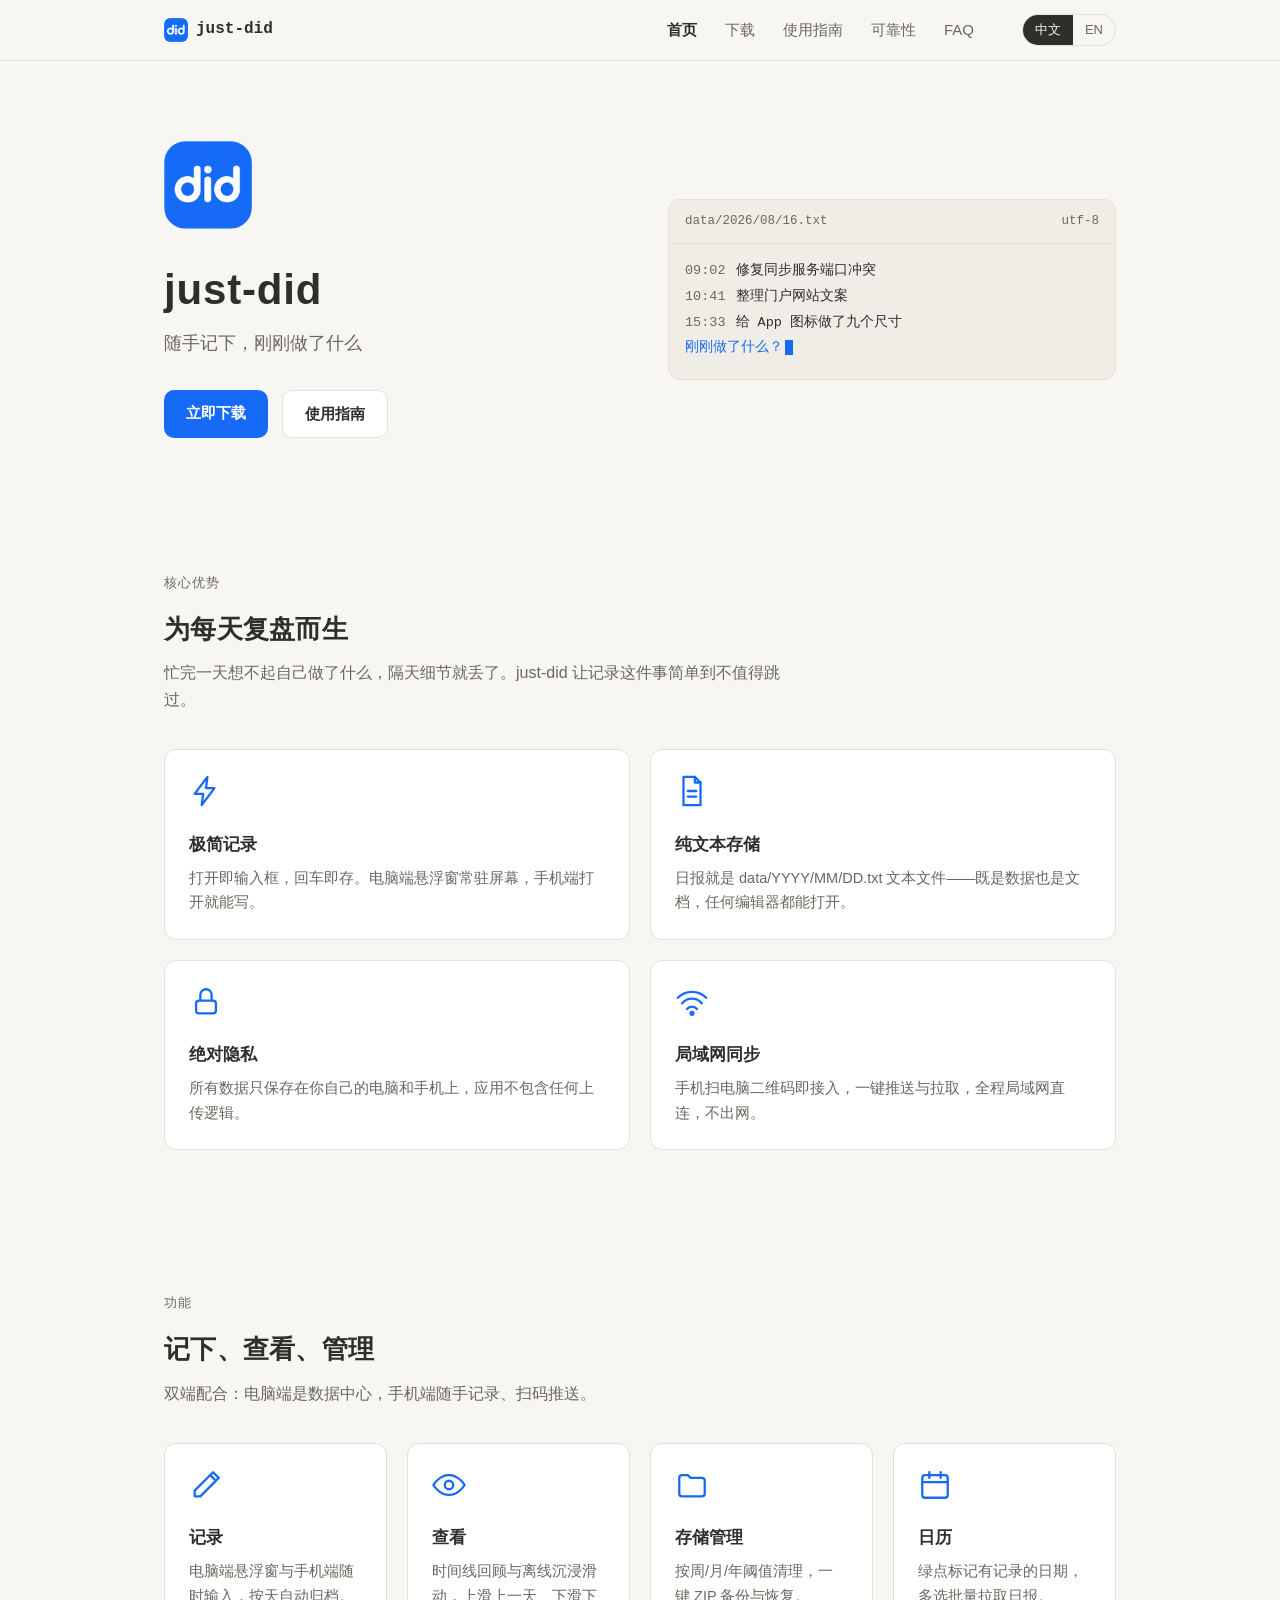
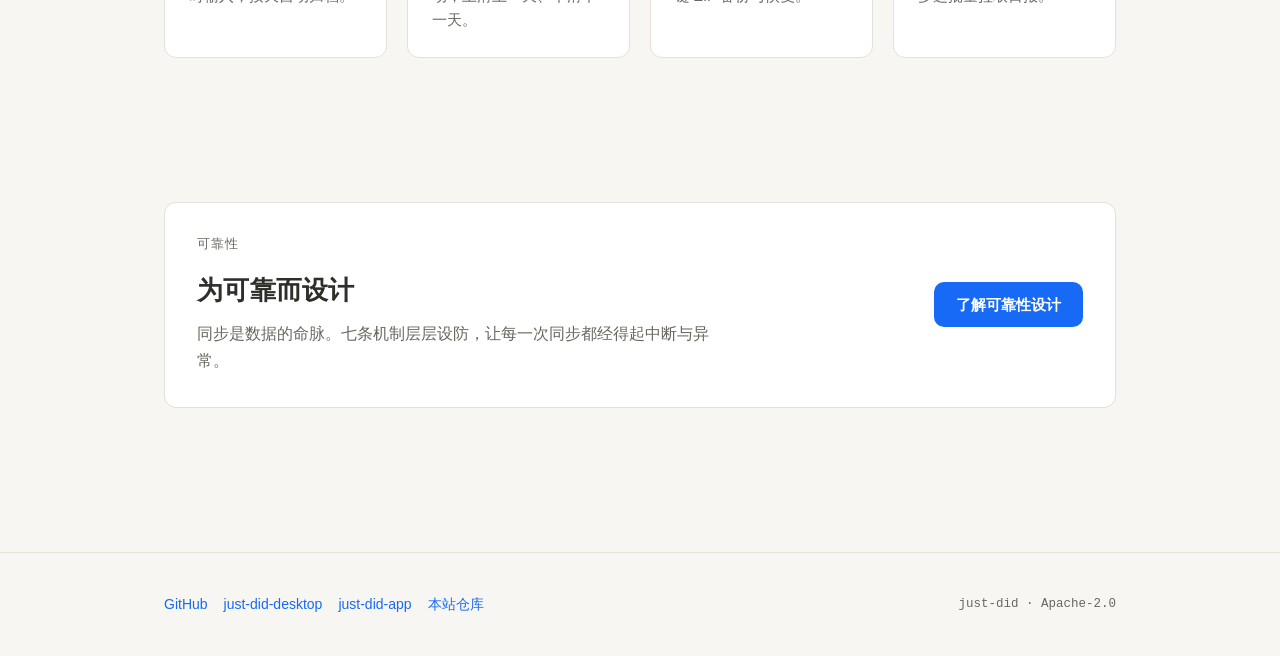
==== commit 56c7c2a2: "Split reliability showcase into its own page" ====
--- a/index.html
+++ b/index.html
@@ -20,6 +20,7 @@
       <a href="index.html" aria-current="page" data-zh="首页" data-en="Home"></a>
       <a href="download.html" data-zh="下载" data-en="Download"></a>
       <a href="guide.html" data-zh="使用指南" data-en="Guide"></a>
+      <a href="reliability.html" data-zh="可靠性" data-en="Reliability"></a>
       <a href="faq.html" data-zh="FAQ" data-en="FAQ"></a>
     </nav>
     <div class="lang-switch">
@@ -115,81 +116,15 @@
     </div>
   </section>
 
-  <section class="section reliability">
+  <section class="section">
     <div class="container">
-      <p class="eyebrow" data-zh="可靠性" data-en="Reliability"></p>
-      <h2 class="section-title" data-zh="为可靠而设计" data-en="Designed for reliability"></h2>
-      <p class="section-lead" data-zh="同步是数据的命脉。七条机制层层设防，让每一次同步都经得起中断与异常。" data-en="Sync is where data lives or dies. Seven mechanisms guard every batch against interruption and failure."></p>
-
-      <div class="mech-list">
-        <div class="mech">
-          <span class="mech-tag">two-phase-write</span>
-          <div><div class="mech-name" data-zh="两阶段写入" data-en="Two-phase write"></div><div class="mech-desc" data-zh="先写快照，再原子覆盖正式文件——覆盖中途断电也不损坏数据。" data-en="Snapshot first, then atomic replace — a power cut mid-write cannot corrupt the file."></div></div>
+      <div class="card rel-teaser">
+        <div>
+          <p class="eyebrow" data-zh="可靠性" data-en="Reliability"></p>
+          <h2 class="section-title" data-zh="为可靠而设计" data-en="Designed for reliability"></h2>
+          <p class="section-lead" data-zh="同步是数据的命脉。七条机制层层设防，让每一次同步都经得起中断与异常。" data-en="Sync is where data lives or dies. Seven mechanisms guard every batch against interruption and failure."></p>
         </div>
-        <div class="mech">
-          <span class="mech-tag">idempotent-batch</span>
-          <div><div class="mech-name" data-zh="批 ID 幂等" data-en="Idempotent batch ID"></div><div class="mech-desc" data-zh="同一批数据重复提交直接返回成功，绝不重复写入。" data-en="Resubmitting the same batch returns success without writing twice."></div></div>
-        </div>
-        <div class="mech">
-          <span class="mech-tag">crash-recovery</span>
-          <div><div class="mech-name" data-zh="启动自动恢复" data-en="Crash recovery"></div><div class="mech-desc" data-zh="电脑端启动时扫描「覆盖中」批次，自动完成收尾。" data-en="On startup the desktop scans mid-write batches and finishes them."></div></div>
-        </div>
-        <div class="mech">
-          <span class="mech-tag">state-machine</span>
-          <div><div class="mech-name" data-zh="防丢失状态机" data-en="Loss-proof state machine"></div><div class="mech-desc" data-zh="Pending → Syncing → Synced，30 秒无确认自动回退待同步。" data-en="Pending → Syncing → Synced; no ack in 30 s and the batch rolls back to pending."></div></div>
-        </div>
-        <div class="mech">
-          <span class="mech-tag">global-lock</span>
-          <div><div class="mech-name" data-zh="同步互斥锁" data-en="Global sync lock"></div><div class="mech-desc" data-zh="全局锁保证同一时刻只有一批数据在同步。" data-en="A global lock keeps exactly one batch in flight at any moment."></div></div>
-        </div>
-        <div class="mech">
-          <span class="mech-tag">tamper-detect</span>
-          <div><div class="mech-name" data-zh="篡改检测" data-en="Tamper detection"></div><div class="mech-desc" data-zh="启动与聚焦时对比文件时间戳，发现外部改动可一键修复。" data-en="File timestamps are checked on startup and focus; external edits can be repaired in one click."></div></div>
-        </div>
-        <div class="mech">
-          <span class="mech-tag">api-tests</span>
-          <div><div class="mech-name" data-zh="接口测试" data-en="API tests"></div><div class="mech-desc" data-zh="推送、拉取、二维码接口均有自动化测试脚本验证。" data-en="Submit, fetch and QR endpoints are covered by automated test scripts."></div></div>
-        </div>
-      </div>
-
-      <div class="flow-wrap">
-        <svg viewBox="0 0 900 240" role="img" aria-label="just-did sync data flow">
-          <defs>
-            <marker id="arrow" viewBox="0 0 10 10" refX="9" refY="5" markerWidth="7" markerHeight="7" orient="auto-start-reverse">
-              <path d="M0 0L10 5L0 10z" fill="var(--muted)"/>
-            </marker>
-          </defs>
-
-          <rect x="20" y="55" width="180" height="120" rx="10" fill="var(--surface)" stroke="var(--line)"/>
-          <text x="36" y="82" font-family="var(--font-body)" font-size="14" font-weight="600" fill="var(--fg)">手机端 · App</text>
-          <text x="36" y="106" font-family="var(--font-mono)" font-size="12" fill="var(--muted)">staging/ 随手暂存</text>
-          <text x="36" y="126" font-family="var(--font-mono)" font-size="12" fill="var(--muted)">Pending → Syncing</text>
-          <text x="36" y="146" font-family="var(--font-mono)" font-size="12" fill="var(--muted)">30s 无确认自动回退</text>
-
-          <rect x="360" y="55" width="180" height="120" rx="10" fill="var(--surface)" stroke="var(--line)"/>
-          <text x="376" y="82" font-family="var(--font-body)" font-size="14" font-weight="600" fill="var(--fg)">电脑端 · Desktop</text>
-          <text x="376" y="106" font-family="var(--font-mono)" font-size="12" fill="var(--muted)">HTTP 服务 :18080</text>
-          <text x="376" y="126" font-family="var(--font-mono)" font-size="12" fill="var(--muted)">局域网二维码</text>
-          <text x="376" y="146" font-family="var(--font-mono)" font-size="12" fill="var(--muted)">全局同步互斥锁</text>
-
-          <rect x="700" y="55" width="180" height="120" rx="10" fill="var(--code-bg)" stroke="var(--line)"/>
-          <text x="716" y="82" font-family="var(--font-body)" font-size="14" font-weight="600" fill="var(--fg)">日报文件</text>
-          <text x="716" y="106" font-family="var(--font-mono)" font-size="12" fill="var(--brand)">data/2026/08/16.txt</text>
-          <text x="716" y="126" font-family="var(--font-mono)" font-size="12" fill="var(--muted)">纯文本 · 任何编辑器</text>
-          <text x="716" y="146" font-family="var(--font-mono)" font-size="12" fill="var(--muted)">可直接打开</text>
-
-          <line x1="200" y1="88" x2="360" y2="88" stroke="var(--muted)" stroke-width="1.5" marker-end="url(#arrow)"/>
-          <text x="280" y="74" text-anchor="middle" font-family="var(--font-body)" font-size="12" fill="var(--fg)">扫码配对 · 一键推送 ZIP + 批ID</text>
-          <text x="280" y="104" text-anchor="middle" font-family="var(--font-mono)" font-size="10" fill="var(--brand)">idempotent · lock · ack</text>
-
-          <line x1="360" y1="142" x2="200" y2="142" stroke="var(--muted)" stroke-width="1.5" stroke-dasharray="5 5" marker-end="url(#arrow)"/>
-          <text x="280" y="162" text-anchor="middle" font-family="var(--font-body)" font-size="12" fill="var(--fg)">拉取日报 · 日历多选</text>
-
-          <line x1="540" y1="115" x2="700" y2="115" stroke="var(--muted)" stroke-width="1.5" marker-end="url(#arrow)"/>
-          <text x="620" y="102" text-anchor="middle" font-family="var(--font-body)" font-size="12" fill="var(--fg)">两阶段写入</text>
-          <text x="620" y="134" text-anchor="middle" font-family="var(--font-mono)" font-size="10" fill="var(--brand)">snapshot → rename</text>
-        </svg>
-        <p class="flow-caption" data-zh="扫码配对后，手机推送的每一批数据都经过幂等校验与两阶段写入，才落成纯文本日报；拉取方向同样受互斥锁保护。" data-en="After scan-to-connect, every batch pushed from the phone passes idempotency checks and a two-phase write before it lands as a plain-text daily log; fetches are protected by the same global lock."></p>
+        <a class="btn btn-primary" href="reliability.html" data-zh="了解可靠性设计" data-en="Explore the design"></a>
       </div>
     </div>
   </section>
--- a/assets/css/style.css
+++ b/assets/css/style.css
@@ -275,6 +275,17 @@
 
 /* ---------- reliability ---------- */
 
+.rel-teaser {
+  display: flex;
+  align-items: center;
+  justify-content: space-between;
+  gap: 24px;
+  flex-wrap: wrap;
+  padding: 32px;
+}
+.rel-teaser .section-lead { margin-bottom: 0; max-width: 540px; }
+@media (max-width: 768px) { .rel-teaser { flex-direction: column; align-items: flex-start; } }
+
 .reliability { background: var(--surface); border-top: 1px solid var(--line); border-bottom: 1px solid var(--line); }
 
 .mech-list {
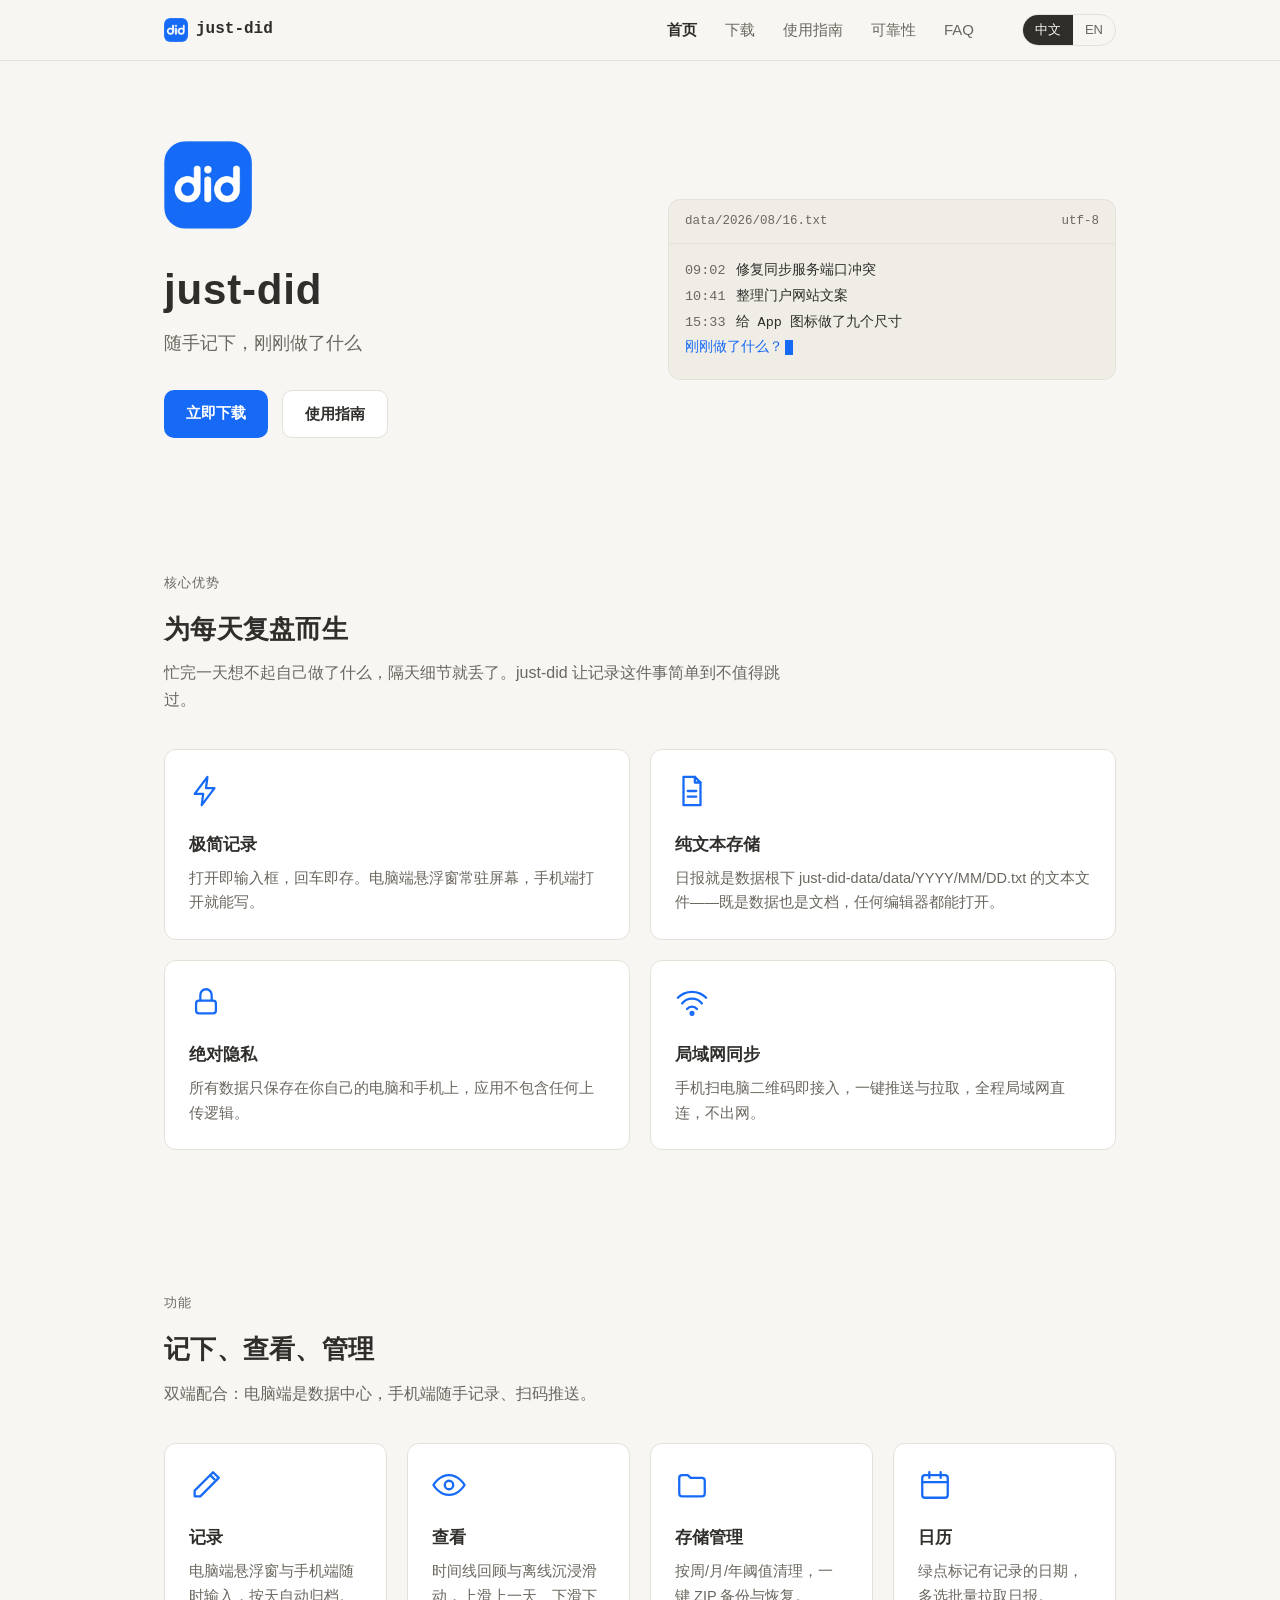
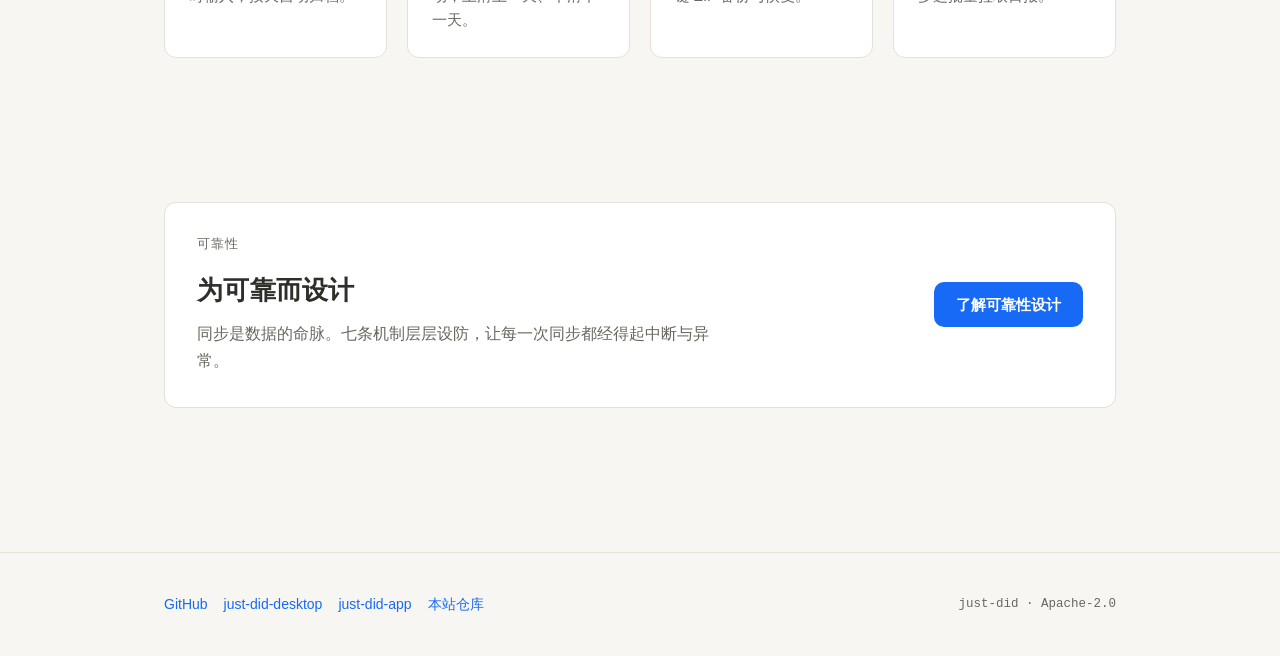
==== commit afcee840: "docs: 同步 desktop v1.1.0 发布信息（版本/SHA-256/数据根存储与迁移说明） Co-Authored-By: Claude <noreply@anthropic.com>" ====
--- a/index.html
+++ b/index.html
@@ -70,7 +70,7 @@
         <div class="card">
           <svg class="card-icon" viewBox="0 0 24 24" fill="none" stroke="currentColor" stroke-width="1.6" stroke-linecap="round" stroke-linejoin="round" aria-hidden="true"><path d="M6 2h8l4 4v16H6z"/><path d="M14 2v4h4"/><path d="M9 12h6M9 16h6"/></svg>
           <div class="card-title" data-zh="纯文本存储" data-en="Plain-text storage"></div>
-          <p class="card-text" data-zh="日报就是 data/YYYY/MM/DD.txt 文本文件——既是数据也是文档，任何编辑器都能打开。" data-en="Each day is one data/YYYY/MM/DD.txt file — data and document at once, openable anywhere."></p>
+          <p class="card-text" data-zh="日报就是数据根下 just-did-data/data/YYYY/MM/DD.txt 的文本文件——既是数据也是文档，任何编辑器都能打开。" data-en="Each day is one just-did-data/data/YYYY/MM/DD.txt file under the data root — data and document at once, openable anywhere."></p>
         </div>
         <div class="card">
           <svg class="card-icon" viewBox="0 0 24 24" fill="none" stroke="currentColor" stroke-width="1.6" stroke-linecap="round" stroke-linejoin="round" aria-hidden="true"><rect x="5" y="11" width="14" height="9" rx="2"/><path d="M8 11V7a4 4 0 0 1 8 0v4"/></svg>
